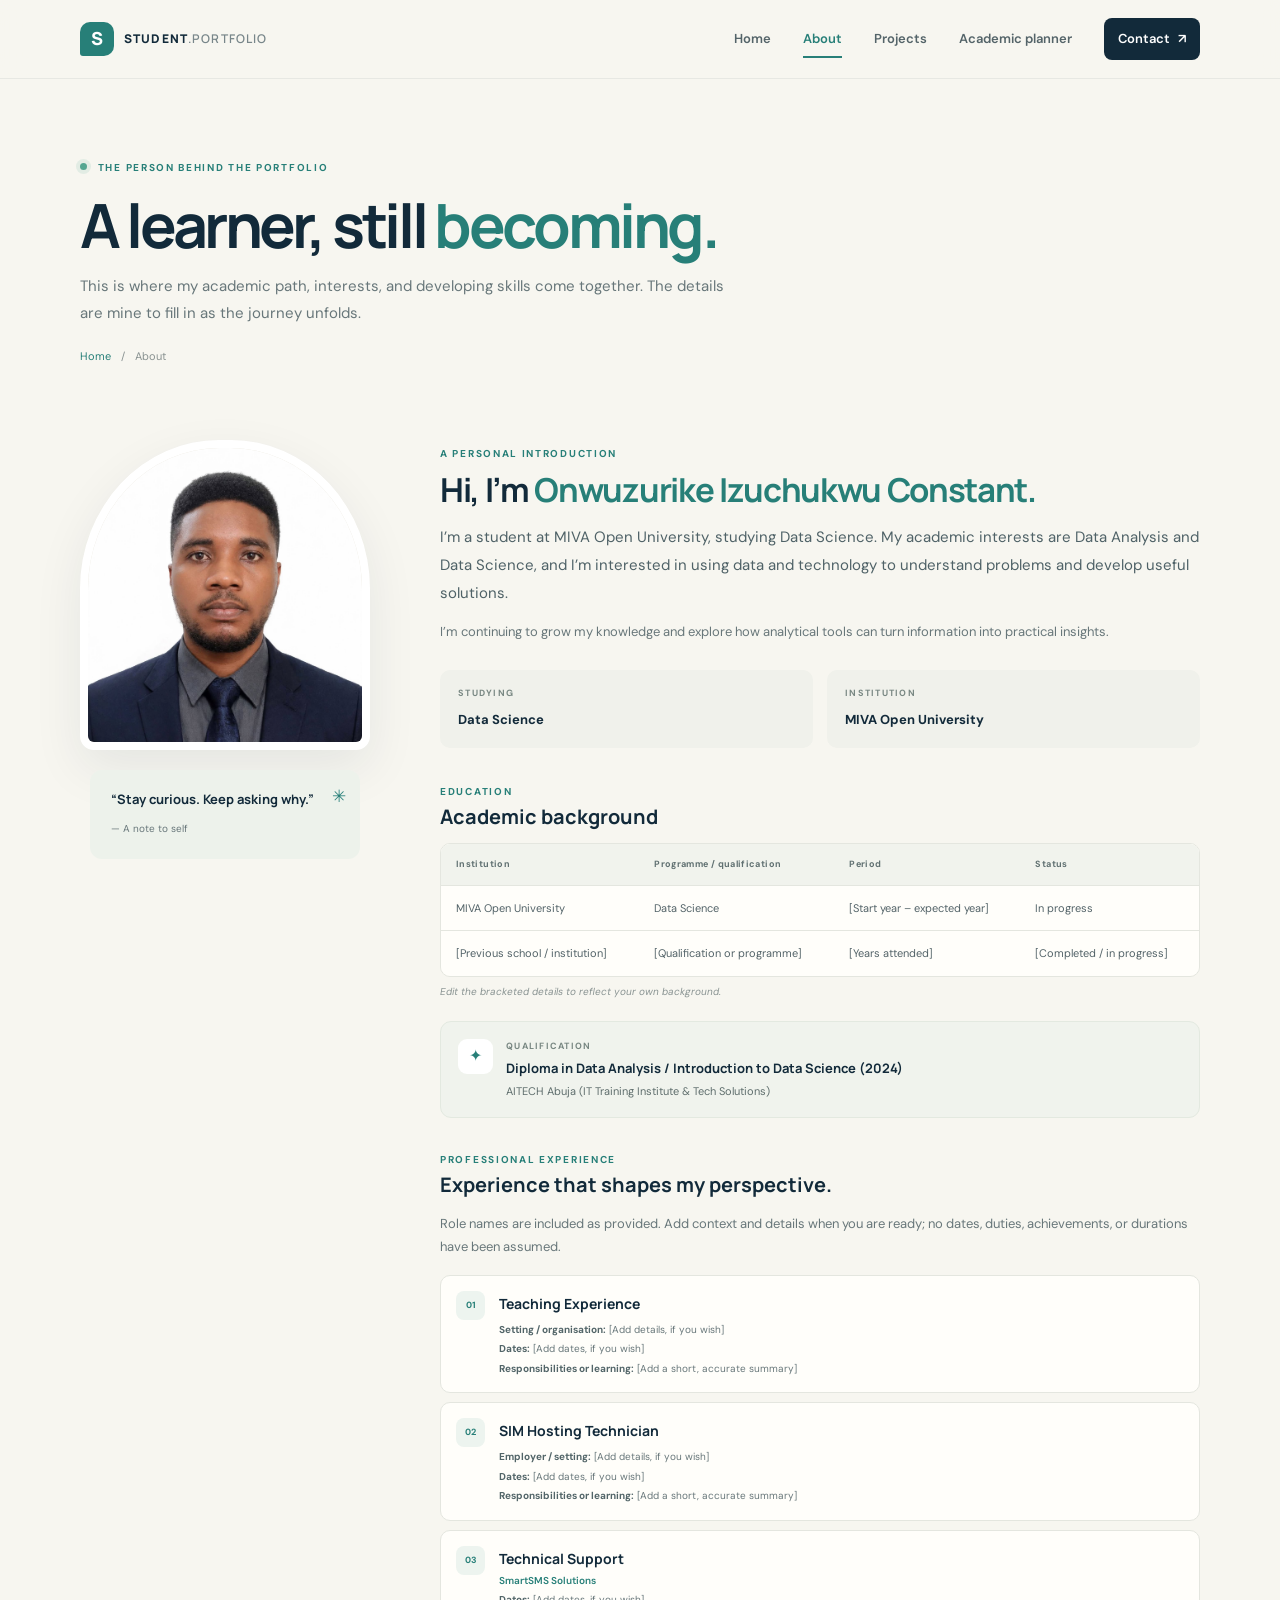
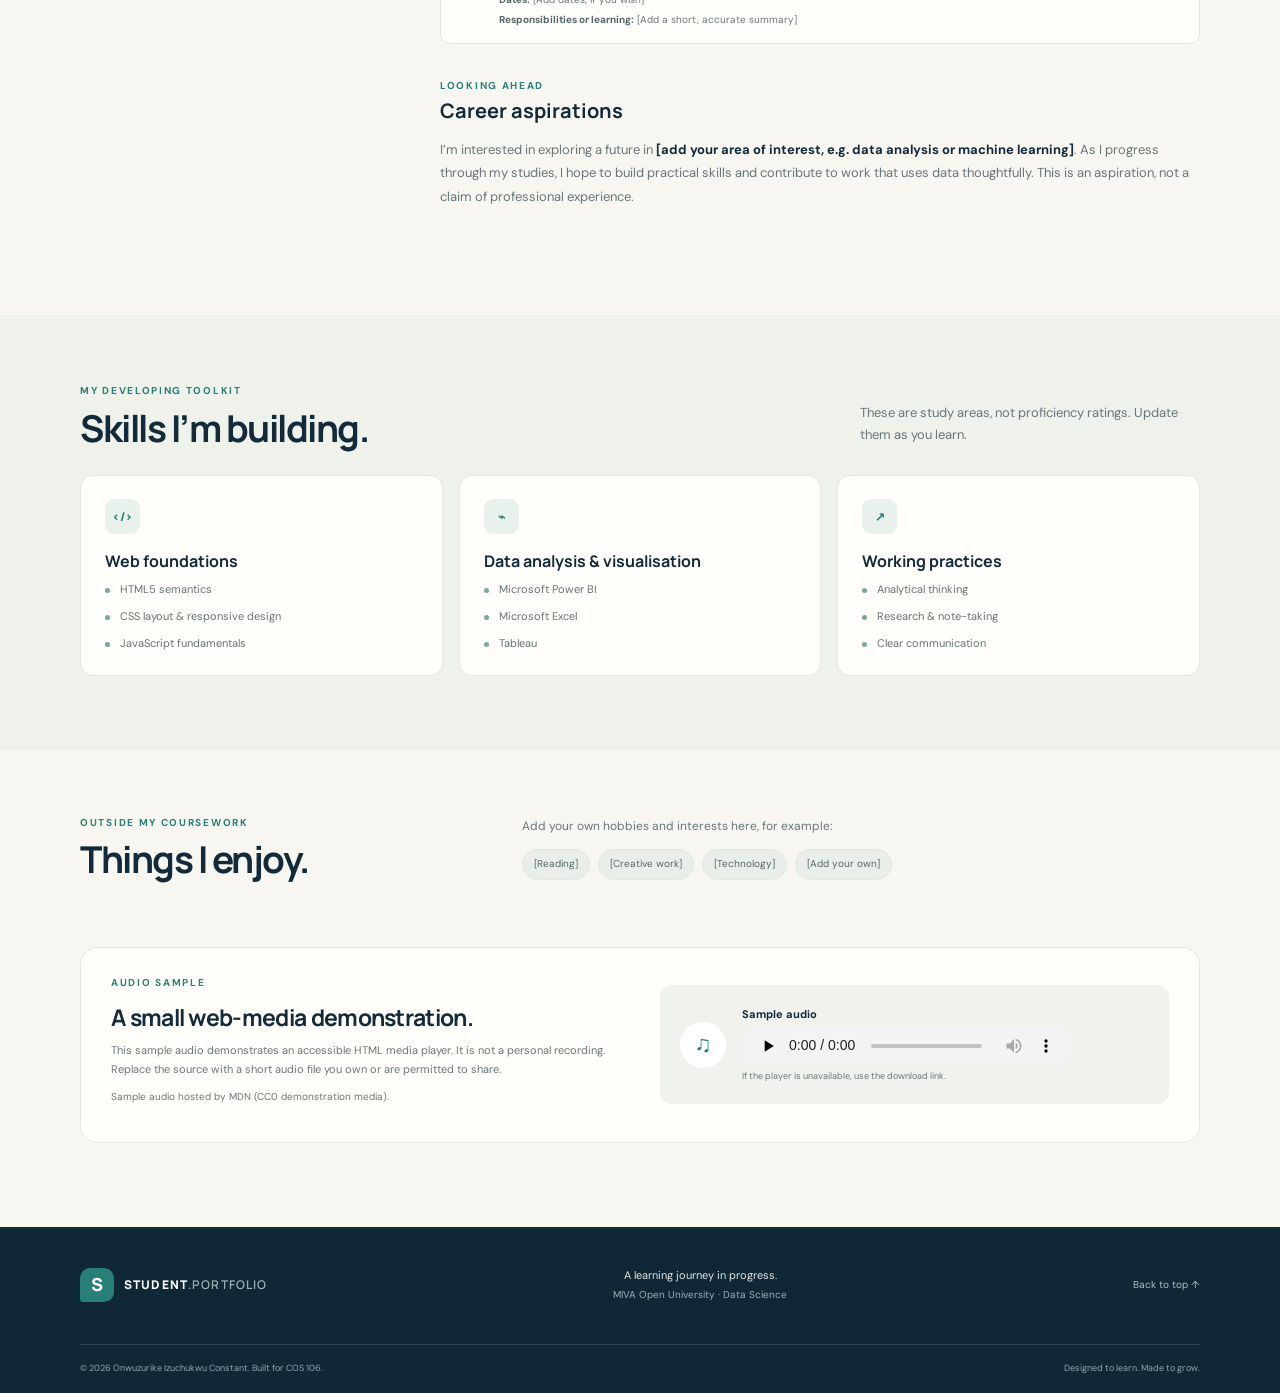
==== about.html @ be6dac6a "Initial portfolio website" ====
<!doctype html>
<html lang="en">
<head>
  <meta charset="utf-8"><meta name="viewport" content="width=device-width, initial-scale=1"><meta name="description" content="Learn about the student, education, interests, and developing skills behind this portfolio."><meta name="theme-color" content="#122a3a">
  <title>About | Student Portfolio</title>
  <link rel="preconnect" href="https://fonts.googleapis.com"><link rel="preconnect" href="https://fonts.gstatic.com" crossorigin><link href="https://fonts.googleapis.com/css2?family=DM+Sans:wght@400;500;600;700&family=Manrope:wght@400;500;600;700;800&display=swap" rel="stylesheet"><link rel="stylesheet" href="css/style.css"><script src="js/main.js" defer></script>
</head>
<body>
  <a class="skip-link" href="#main-content">Skip to content</a>
  <header class="site-header"><div class="container header-inner"><a class="brand" href="index.html" aria-label="Student portfolio home"><span class="brand-mark">S</span><span>STUDENT<span class="brand-muted">.PORTFOLIO</span></span></a><button class="menu-toggle" type="button" aria-expanded="false" aria-controls="primary-navigation"><span class="sr-only">Toggle navigation</span><span></span><span></span></button><nav class="site-nav" id="primary-navigation" aria-label="Main navigation"><a href="index.html">Home</a><a href="about.html" aria-current="page">About</a><a href="projects.html">Projects</a><a href="planner.html">Academic planner</a><a class="nav-contact" href="contact.html">Contact <span aria-hidden="true">↗</span></a></nav></div></header>
  <main id="main-content">
    <section class="page-hero container"><p class="eyebrow"><span class="status-dot"></span> THE PERSON BEHIND THE PORTFOLIO</p><h1>A learner, still <span class="text-teal">becoming.</span></h1><p class="page-lead">This is where my academic path, interests, and developing skills come together. The details are mine to fill in as the journey unfolds.</p><div class="breadcrumb"><a href="index.html">Home</a><span aria-hidden="true">/</span><span>About</span></div></section>
    <section class="container about-layout section">
      <aside class="about-aside"><div class="about-photo"><img src="assets/images/constant-about.jpg" alt="Portrait photograph of Onwuzurike Izuchukwu Constant for the About page."></div><div class="aside-note"><span class="aside-star" aria-hidden="true">✳</span><p>“Stay curious. Keep asking why.”</p><span>— A note to self</span></div></aside>
      <div class="about-content"><p class="eyebrow">A PERSONAL INTRODUCTION</p><h2>Hi, I’m <span class="text-teal">Onwuzurike Izuchukwu Constant.</span></h2><p class="body-large">I’m a student at MIVA Open University, studying Data Science. My academic interests are Data Analysis and Data Science, and I’m interested in using data and technology to understand problems and develop useful solutions.</p><p class="muted-copy">I’m continuing to grow my knowledge and explore how analytical tools can turn information into practical insights.</p>
        <div class="about-facts"><div><span class="fact-label">STUDYING</span><strong>Data Science</strong></div><div><span class="fact-label">INSTITUTION</span><strong>MIVA Open University</strong></div></div>
        <div class="content-block"><p class="eyebrow">EDUCATION</p><h3>Academic background</h3><div class="table-wrap"><table class="academic-table"><caption class="sr-only">Academic background. Replace bracketed items with your details.</caption><thead><tr><th scope="col">Institution</th><th scope="col">Programme / qualification</th><th scope="col">Period</th><th scope="col">Status</th></tr></thead><tbody><tr><td>MIVA Open University</td><td>Data Science</td><td>[Start year – expected year]</td><td>In progress</td></tr><tr><td>[Previous school / institution]</td><td>[Qualification or programme]</td><td>[Years attended]</td><td>[Completed / in progress]</td></tr></tbody></table></div><p class="table-hint">Edit the bracketed details to reflect your own background.</p>
          <div class="certification-card"><span class="certification-mark" aria-hidden="true">✦</span><div><p class="fact-label">QUALIFICATION</p><h4>Diploma in Data Analysis / Introduction to Data Science (2024)</h4><p>AITECH Abuja (IT Training Institute &amp; Tech Solutions)</p></div></div>
        </div>
        <div class="content-block experience-block"><p class="eyebrow">PROFESSIONAL EXPERIENCE</p><h3>Experience that shapes my perspective.</h3><p class="muted-copy">Role names are included as provided. Add context and details when you are ready; no dates, duties, achievements, or durations have been assumed.</p><div class="experience-list">
          <article class="experience-card"><span class="experience-index">01</span><div><h4>Teaching Experience</h4><p><strong>Setting / organisation:</strong> [Add details, if you wish]</p><p><strong>Dates:</strong> [Add dates, if you wish]</p><p><strong>Responsibilities or learning:</strong> [Add a short, accurate summary]</p></div></article>
          <article class="experience-card"><span class="experience-index">02</span><div><h4>SIM Hosting Technician</h4><p><strong>Employer / setting:</strong> [Add details, if you wish]</p><p><strong>Dates:</strong> [Add dates, if you wish]</p><p><strong>Responsibilities or learning:</strong> [Add a short, accurate summary]</p></div></article>
          <article class="experience-card"><span class="experience-index">03</span><div><h4>Technical Support</h4><p class="experience-employer">SmartSMS Solutions</p><p><strong>Dates:</strong> [Add dates, if you wish]</p><p><strong>Responsibilities or learning:</strong> [Add a short, accurate summary]</p></div></article>
        </div></div>
        <div class="content-block aspirations-block"><p class="eyebrow">LOOKING AHEAD</p><h3>Career aspirations</h3><p class="muted-copy">I’m interested in exploring a future in <strong>[add your area of interest, e.g. data analysis or machine learning]</strong>. As I progress through my studies, I hope to build practical skills and contribute to work that uses data thoughtfully. This is an aspiration, not a claim of professional experience.</p></div>
      </div>
    </section>
    <section class="skills-section"><div class="container"><div class="section-heading"><div><p class="eyebrow">MY DEVELOPING TOOLKIT</p><h2>Skills I’m building.</h2></div><p>These are study areas, not proficiency ratings. Update them as you learn.</p></div><div class="skills-grid">
      <article class="skill-card"><span class="skill-symbol" aria-hidden="true">&lt;/&gt;</span><h3>Web foundations</h3><ul><li>HTML5 semantics</li><li>CSS layout &amp; responsive design</li><li>JavaScript fundamentals</li></ul></article>
      <article class="skill-card"><span class="skill-symbol" aria-hidden="true">⌁</span><h3>Data analysis &amp; visualisation</h3><ul><li>Microsoft Power BI</li><li>Microsoft Excel</li><li>Tableau</li></ul></article>
      <article class="skill-card"><span class="skill-symbol" aria-hidden="true">↗</span><h3>Working practices</h3><ul><li>Analytical thinking</li><li>Research &amp; note-taking</li><li>Clear communication</li></ul></article>
    </div></div></section>
    <section class="container interests-strip"><div><p class="eyebrow">OUTSIDE MY COURSEWORK</p><h2>Things I enjoy.</h2></div><div><p>Add your own hobbies and interests here, for example:</p><ul class="hobby-list"><li>[Reading]</li><li>[Creative work]</li><li>[Technology]</li><li>[Add your own]</li></ul></div></section>
    <section class="container media-section"><div class="media-copy"><p class="eyebrow">AUDIO SAMPLE</p><h2>A small web-media demonstration.</h2><p>This sample audio demonstrates an accessible HTML media player. It is not a personal recording. Replace the source with a short audio file you own or are permitted to share.</p><p class="media-credit">Sample audio hosted by MDN (CC0 demonstration media).</p></div><div class="audio-panel"><span class="audio-icon" aria-hidden="true">♫</span><div><label for="sample-audio">Sample audio</label><audio id="sample-audio" controls preload="none"><source src="https://interactive-examples.mdn.mozilla.net/media/cc0-audio/t-rex-roar.mp3" type="audio/mpeg"><a href="https://interactive-examples.mdn.mozilla.net/media/cc0-audio/t-rex-roar.mp3">Download the sample audio</a></audio><p>If the player is unavailable, use the download link.</p></div></div></section>
  </main>
  <footer class="site-footer"><div class="container footer-main"><a class="brand brand-footer" href="index.html"><span class="brand-mark">S</span><span>STUDENT<span class="brand-muted">.PORTFOLIO</span></span></a><p>A learning journey in progress.<br><span>MIVA Open University · Data Science</span></p><a class="footer-top" href="#main-content">Back to top ↑</a></div><div class="container footer-bottom"><span>© <span data-current-year></span> Onwuzurike Izuchukwu Constant. Built for COS 106.</span><span>Designed to learn. Made to grow.</span></div></footer>
</body>
</html>
---- css/style.css ----
:root {
  color-scheme: light;
  --navy: #122a3a;
  --navy-soft: #1c3b4b;
  --teal: #277f78;
  --teal-light: #dcece6;
  --cream: #f7f6f0;
  --paper: #fffefa;
  --ink: #1d3039;
  --muted: #68777a;
  --line: #e4e6df;
  --sand: #eee8d8;
  --shadow: 0 18px 50px rgb(18 42 58 / 8%);
  --radius: 18px;
  --font-body: "DM Sans", "Segoe UI", sans-serif;
  --font-heading: "Manrope", "Segoe UI", sans-serif;
}

* { box-sizing: border-box; }
html { scroll-behavior: smooth; scroll-padding-top: 6rem; }
body { margin: 0; background: var(--cream); color: var(--ink); font-family: var(--font-body); font-size: 16px; line-height: 1.65; -webkit-font-smoothing: antialiased; }
img { display: block; max-width: 100%; }
a { color: inherit; }
button, input, textarea { font: inherit; }
button { color: inherit; }
::selection { color: white; background: var(--teal); }
:focus-visible { outline: 3px solid #45a89d; outline-offset: 4px; }
.container { width: min(1120px, calc(100% - 48px)); margin-inline: auto; }
.sr-only { position: absolute; width: 1px; height: 1px; padding: 0; margin: -1px; overflow: hidden; clip: rect(0, 0, 0, 0); white-space: nowrap; border: 0; }
.skip-link { position: absolute; z-index: 20; top: 10px; left: 10px; padding: 10px 15px; color: white; background: var(--navy); border-radius: 6px; transform: translateY(-160%); }
.skip-link:focus { transform: translateY(0); }

.site-header { position: sticky; z-index: 10; top: 0; background: rgb(247 246 240 / 94%); border-bottom: 1px solid rgb(18 42 58 / 7%); backdrop-filter: blur(14px); }
.header-inner { display: flex; min-height: 78px; align-items: center; justify-content: space-between; gap: 30px; }
.brand { display: inline-flex; align-items: center; gap: 10px; color: var(--navy); font-family: var(--font-heading); font-size: 12px; font-weight: 800; letter-spacing: .095em; text-decoration: none; white-space: nowrap; }
.brand-mark { display: grid; width: 34px; height: 34px; place-items: center; color: white; background: var(--teal); border-radius: 10px 10px 10px 3px; font-size: 18px; letter-spacing: 0; }
.brand-muted { color: #78868a; font-weight: 600; }
.site-nav { display: flex; align-items: center; gap: clamp(17px, 2.5vw, 35px); }
.site-nav a { position: relative; color: #546469; font-size: 13px; font-weight: 600; text-decoration: none; transition: color .2s ease; }
.site-nav a:hover, .site-nav a[aria-current="page"] { color: var(--teal); }
.site-nav a[aria-current="page"]:not(.nav-contact)::after { position: absolute; right: 0; bottom: -8px; left: 0; height: 2px; background: var(--teal); content: ""; }
.site-nav .nav-contact { padding: 10px 14px; color: white; background: var(--navy); border-radius: 8px; transition: background .2s ease, transform .2s ease; }
.site-nav .nav-contact:hover { color: white; background: var(--teal); transform: translateY(-1px); }
.nav-contact span { margin-left: 5px; }
.menu-toggle { display: none; }

.hero { display: grid; min-height: 630px; grid-template-columns: 1.12fr .88fr; align-items: center; gap: 48px; padding-block: 70px 82px; }
.hero-copy { position: relative; z-index: 1; }
.eyebrow { margin: 0 0 14px; color: var(--teal); font-size: 10px; font-weight: 700; letter-spacing: .17em; line-height: 1.5; }
.status-dot { display: inline-block; width: 7px; height: 7px; margin-right: 7px; background: #54a691; border-radius: 50%; box-shadow: 0 0 0 4px rgb(84 166 145 / 13%); vertical-align: 1px; }
h1, h2, h3, p { margin-top: 0; }
h1, h2, h3 { color: var(--navy); font-family: var(--font-heading); line-height: 1.17; }
h1 { margin-bottom: 21px; font-size: clamp(42px, 5.7vw, 70px); font-weight: 700; letter-spacing: -.055em; }
.text-teal { color: var(--teal); }
.hero-lead { max-width: 535px; margin-bottom: 29px; color: #58696d; font-size: 17px; line-height: 1.8; }
.hero-lead strong { color: var(--navy); font-weight: 700; }
.hero-actions { display: flex; flex-wrap: wrap; align-items: center; gap: 12px; }
.button { display: inline-flex; min-height: 48px; align-items: center; justify-content: center; gap: 17px; padding: 12px 19px; border: 1px solid transparent; border-radius: 8px; cursor: pointer; font-size: 13px; font-weight: 700; text-decoration: none; transition: color .2s ease, background .2s ease, border-color .2s ease, transform .2s ease, box-shadow .2s ease; }
.button:hover { transform: translateY(-2px); }
.button-primary { color: white; background: var(--teal); box-shadow: 0 7px 17px rgb(39 127 120 / 15%); }
.button-primary:hover { background: #1e6863; box-shadow: 0 10px 23px rgb(39 127 120 / 22%); }
.button-quiet { color: var(--navy); background: transparent; border-color: #dfe3dd; }
.button-quiet:hover { border-color: var(--teal); }
.hero-note { display: flex; align-items: center; gap: 10px; margin-top: 45px; color: #748083; font-size: 12px; font-style: italic; }
.note-rule { width: 27px; height: 1px; background: #9ab4ab; }
.portrait-wrap { position: relative; justify-self: end; width: min(100%, 410px); padding: 16px 21px 26px 0; }
.portrait-frame { position: relative; z-index: 1; overflow: hidden; height: 444px; border: 9px solid var(--paper); border-radius: 47% 47% 16px 16px; box-shadow: var(--shadow); }
.portrait-frame img { width: 100%; height: 100%; object-fit: cover; object-position: center 37%; }
.portrait-label { position: absolute; z-index: 2; right: -2px; bottom: 8px; display: flex; align-items: center; gap: 11px; padding: 14px 19px; background: var(--paper); border: 1px solid #ecece5; border-radius: 12px; box-shadow: 0 9px 28px rgb(18 42 58 / 11%); }
.portrait-label-icon { display: grid; width: 35px; height: 35px; place-items: center; color: var(--teal); background: var(--teal-light); border-radius: 50%; font-size: 18px; }
.portrait-label strong, .portrait-label small { display: block; }
.portrait-label strong { color: var(--navy); font-size: 12px; }
.portrait-label small { color: var(--muted); font-size: 10px; }
.portrait-orbit { position: absolute; border: 1px solid #c8d9d1; border-radius: 50%; }
.orbit-one { top: 0; right: -22px; width: 175px; height: 175px; }
.orbit-two { bottom: 18px; left: -24px; width: 105px; height: 105px; }

.intro-band { padding-block: 73px; color: white; background: var(--navy); }
.intro-grid { display: grid; grid-template-columns: 1fr .8fr; align-items: center; gap: 90px; }
.eyebrow-light { color: #90c6b7; }
.intro-grid h2 { max-width: 520px; margin-bottom: 0; color: white; font-size: clamp(30px, 4vw, 43px); letter-spacing: -.04em; }
.intro-grid h2 span { color: #8bc6b6; }
.intro-copy p { margin-bottom: 17px; color: #c3ced0; font-size: 14px; line-height: 1.85; }
.text-link { display: inline-flex; align-items: center; gap: 9px; color: var(--teal); font-size: 13px; font-weight: 700; text-decoration: none; }
.text-link span, .feature-arrow { transition: transform .2s ease; }
.text-link:hover span, .feature-link:hover .feature-arrow { transform: translateX(4px); }
.text-link-light { color: #9bd3c2; }

.section { padding-block: 87px; }
.section-heading { display: flex; align-items: end; justify-content: space-between; gap: 35px; margin-bottom: 32px; }
.section-heading .eyebrow { margin-bottom: 9px; }
.section-heading h2, .feature-row h2, .interests-strip h2 { margin-bottom: 0; font-size: clamp(27px, 3.2vw, 37px); letter-spacing: -.04em; }
.section-heading > p { max-width: 340px; margin-bottom: 3px; color: var(--muted); font-size: 13px; line-height: 1.75; }
.interest-grid { display: grid; grid-template-columns: repeat(3, 1fr); gap: 17px; }
.interest-card { position: relative; min-height: 236px; padding: 27px 25px; background: var(--paper); border: 1px solid #ebede7; border-radius: var(--radius); transition: transform .25s ease, box-shadow .25s ease, border-color .25s ease; }
.interest-card:hover { border-color: #c6ded4; box-shadow: var(--shadow); transform: translateY(-4px); }
.card-index { position: absolute; top: 28px; right: 24px; color: #a4afaa; font-size: 10px; font-weight: 700; letter-spacing: .1em; }
.interest-icon { display: grid; width: 42px; height: 42px; margin-bottom: 24px; place-items: center; color: var(--teal); background: #edf4ef; border-radius: 12px; font-size: 25px; }
.interest-card h3, .skill-card h3 { margin-bottom: 9px; font-size: 16px; }
.interest-card p { margin-bottom: 0; color: var(--muted); font-size: 12px; line-height: 1.8; }
.feature-row { display: grid; grid-template-columns: .9fr 1.1fr; align-items: center; gap: 75px; padding-block: 25px 94px; }
.feature-row .eyebrow { margin-bottom: 10px; }
.feature-row h2 { max-width: 360px; margin-bottom: 15px; }
.muted-copy { color: var(--muted); font-size: 13px; line-height: 1.8; }
.feature-links { display: grid; gap: 11px; }
.feature-link { display: flex; align-items: center; gap: 15px; padding: 16px 19px; background: var(--paper); border: 1px solid #e8ebe4; border-radius: 12px; text-decoration: none; transition: border-color .2s ease, transform .2s ease; }
.feature-link:hover { border-color: #bdd9cd; transform: translateX(3px); }
.feature-link-icon { display: grid; width: 38px; height: 38px; flex: 0 0 auto; place-items: center; color: var(--teal); background: #edf4ef; border-radius: 10px; }
.feature-link strong, .feature-link small { display: block; }
.feature-link strong { color: var(--navy); font-size: 12px; }
.feature-link small { margin-top: 2px; color: var(--muted); font-size: 10px; }
.feature-arrow { margin-left: auto; color: var(--teal); }
.home-contact-details { display: grid; justify-items: start; gap: 5px; margin-top: 18px; color: var(--muted); font-size: 11px; font-style: normal; }
.home-contact-details a { color: #53686a; text-decoration-color: #b8c8c0; text-underline-offset: 3px; overflow-wrap: anywhere; transition: color .2s ease; }
.home-contact-details a:hover { color: var(--teal); }
.home-contact-details a span { color: var(--teal); }

.page-hero { position: relative; padding-top: 81px; padding-bottom: 38px; }
.page-hero h1 { margin-bottom: 13px; font-size: clamp(42px, 5.5vw, 61px); }
.page-lead { max-width: 650px; margin-bottom: 20px; color: var(--muted); font-size: 15px; line-height: 1.8; }
.breadcrumb { display: flex; gap: 10px; color: #899291; font-size: 11px; }
.breadcrumb a { color: var(--teal); text-decoration: none; }
.breadcrumb a:hover { text-decoration: underline; }

.about-layout { display: grid; grid-template-columns: 290px 1fr; align-items: start; gap: 70px; padding-top: 36px; }
.about-aside { position: sticky; top: 110px; }
.about-photo { overflow: hidden; height: 310px; background: #e9e5d9; border: 8px solid white; border-radius: 48% 48% 14px 14px; box-shadow: var(--shadow); }
.about-photo img { width: 100%; height: 100%; object-fit: cover; object-position: center 35%; }
.aside-note { position: relative; margin: 20px 10px 0; padding: 19px 21px; background: #edf2eb; border-radius: 12px; }
.aside-star { position: absolute; top: 12px; right: 14px; color: var(--teal); font-size: 17px; }
.aside-note p { margin-bottom: 4px; color: var(--navy); font-family: var(--font-heading); font-size: 13px; font-weight: 700; }
.aside-note > span:last-child { color: var(--muted); font-size: 10px; }
.about-content { min-width: 0; padding-top: 6px; }
.about-content > .eyebrow { margin-bottom: 10px; }
.about-content h2 { margin-bottom: 15px; font-size: 33px; letter-spacing: -.04em; }
.body-large { margin-bottom: 13px; color: #4f6267; font-size: 15px; line-height: 1.85; }
.about-facts { display: grid; grid-template-columns: 1fr 1fr; gap: 14px; margin: 26px 0 36px; }
.about-facts > div { padding: 16px 18px; background: #f0f1eb; border-radius: 10px; }
.fact-label { display: block; margin-bottom: 5px; color: #788782; font-size: 9px; font-weight: 700; letter-spacing: .14em; }
.about-facts strong { color: var(--navy); font-size: 13px; }
.content-block { margin-top: 34px; }
.content-block .eyebrow { margin-bottom: 6px; }
.content-block h3 { margin-bottom: 15px; font-size: 20px; }
.table-wrap { overflow-x: auto; border: 1px solid var(--line); border-radius: 10px; }
.academic-table { width: 100%; border-collapse: collapse; background: var(--paper); font-size: 11px; text-align: left; }
.academic-table th, .academic-table td { min-width: 110px; padding: 13px 15px; border-bottom: 1px solid var(--line); vertical-align: top; }
.academic-table th { color: #607071; background: #f1f3ed; font-size: 9px; letter-spacing: .04em; }
.academic-table td { color: #536368; }
.academic-table tr:last-child td { border-bottom: 0; }
.table-hint { margin: 7px 0 0; color: #899392; font-size: 10px; font-style: italic; }
.certification-card { display: flex; align-items: flex-start; gap: 13px; margin-top: 21px; padding: 17px; background: #f0f3ed; border: 1px solid #e3e9e0; border-radius: 11px; }
.certification-mark { display: grid; width: 35px; height: 35px; flex: 0 0 auto; place-items: center; color: var(--teal); background: white; border-radius: 9px; }
.certification-card .fact-label { margin-bottom: 4px; }
.certification-card h4 { margin: 0 0 3px; color: var(--navy); font-family: var(--font-heading); font-size: 13px; }
.certification-card p:not(.fact-label) { margin: 0; color: #5e6d6c; font-size: 11px; }
.certification-card .table-hint { display: block; margin-top: 5px; }
.experience-block > .muted-copy { margin-bottom: 16px; }
.experience-list { display: grid; gap: 9px; }
.experience-card { display: grid; grid-template-columns: 31px 1fr; gap: 12px; padding: 15px; background: var(--paper); border: 1px solid var(--line); border-radius: 10px; }
.experience-index { display: grid; width: 29px; height: 29px; place-items: center; color: var(--teal); background: #edf4ef; border-radius: 8px; font-size: 9px; font-weight: 700; }
.experience-card h4 { margin: 1px 0 7px; color: var(--navy); font-family: var(--font-heading); font-size: 14px; }
.experience-card p { margin: 3px 0 0; color: var(--muted); font-size: 10px; line-height: 1.65; }
.experience-card p strong { color: #526568; }
.experience-card .experience-employer { margin-top: -4px; color: var(--teal); font-weight: 600; }
.aspirations-block { margin-bottom: 20px; }
.aspirations-block strong { color: var(--navy); }
.skills-section { padding-block: 68px 74px; background: #eff1eb; }
.skills-section .section-heading { margin-bottom: 25px; }
.skills-grid { display: grid; grid-template-columns: repeat(3, 1fr); gap: 16px; }
.skill-card { padding: 23px 24px; background: var(--paper); border: 1px solid #e4e8df; border-radius: 13px; }
.skill-symbol { display: grid; width: 35px; height: 35px; margin-bottom: 18px; place-items: center; color: var(--teal); background: #e8f1eb; border-radius: 9px; font-family: var(--font-heading); font-size: 12px; font-weight: 800; }
.skill-card ul { display: grid; gap: 9px; margin: 0; padding: 0; list-style: none; }
.skill-card li { position: relative; padding-left: 15px; color: #647276; font-size: 11px; }
.skill-card li::before { position: absolute; top: 8px; left: 0; width: 5px; height: 5px; background: #76a99b; border-radius: 50%; content: ""; }
.skill-note { color: #8c9693; font-size: 10px; }
.interests-strip { display: grid; grid-template-columns: .75fr 1.25fr; align-items: center; gap: 35px; padding-block: 65px; }
.interests-strip .eyebrow { margin-bottom: 8px; }
.interests-strip > div:nth-child(2) > p { margin-bottom: 12px; color: var(--muted); font-size: 12px; }
.hobby-list { display: flex; flex-wrap: wrap; gap: 8px; margin: 0; padding: 0; list-style: none; }
.hobby-list li { padding: 6px 11px; color: #53686a; background: #e9eee8; border: 1px solid #e1e8df; border-radius: 30px; font-size: 10px; }
.media-section { display: grid; grid-template-columns: 1fr 1fr; align-items: center; gap: 40px; margin-bottom: 84px; padding: 27px 30px; background: #fffefa; border: 1px solid var(--line); border-radius: var(--radius); }
.media-copy h2 { margin-bottom: 10px; font-size: 23px; letter-spacing: -.03em; }
.media-copy > p:not(.eyebrow) { margin-bottom: 9px; color: var(--muted); font-size: 11px; line-height: 1.75; }
.media-copy .media-credit { font-size: 10px !important; }
.audio-panel { display: flex; align-items: center; gap: 16px; min-width: 0; padding: 20px; background: #f0f3ed; border-radius: 12px; }
.audio-icon { display: grid; width: 46px; height: 46px; flex: 0 0 auto; place-items: center; color: var(--teal); background: white; border-radius: 50%; font-size: 23px; }
.audio-panel > div { min-width: 0; width: 100%; }
.audio-panel label { display: block; margin-bottom: 5px; color: var(--navy); font-size: 11px; font-weight: 700; }
.audio-panel audio { display: block; width: 100%; max-width: 330px; height: 36px; }
.audio-panel p { margin: 5px 0 0; color: var(--muted); font-size: 9px; }

.project-section { padding-top: 19px; padding-bottom: 89px; }
.actual-work-section { margin-bottom: 62px; }
.actual-work-heading, .sample-work-heading { display: flex; align-items: flex-start; justify-content: space-between; gap: 20px; margin-bottom: 21px; }
.actual-work-heading h2, .sample-work-heading h2 { margin: 0 0 8px; font-size: clamp(23px, 3vw, 31px); letter-spacing: -.04em; }
.actual-work-heading p:not(.eyebrow), .sample-work-heading p:not(.eyebrow) { max-width: 650px; margin: 0; color: var(--muted); font-size: 12px; line-height: 1.75; }
.actual-work-heading .eyebrow, .sample-work-heading .eyebrow { margin-bottom: 7px; }
.work-status { flex: 0 0 auto; margin-top: 7px; padding: 7px 10px; color: #64746f; background: #edf2eb; border: 1px solid #e0e8df; border-radius: 30px; font-size: 8px; font-weight: 700; letter-spacing: .1em; }
.actual-project-card { overflow: hidden; }
.project-placeholder-art { display: grid; min-height: 180px; aspect-ratio: 1.5; align-content: center; justify-items: center; gap: 7px; color: #69847e; background: #e9f0ec; }
.project-placeholder-art > span { display: grid; width: 42px; height: 42px; place-items: center; color: var(--teal); background: rgb(255 254 250 / 75%); border: 1px dashed #9bb9ad; border-radius: 50%; font-family: var(--font-heading); font-size: 12px; font-weight: 700; }
.project-placeholder-art small { font-size: 9px; }
.project-placeholder-sand { color: #8b785e; background: #eee9dc; }
.project-placeholder-sand > span { color: #8b785e; border-color: #cbb99c; }
.project-placeholder-lilac { color: #766d87; background: #e9e8ef; }
.project-placeholder-lilac > span { color: #766d87; border-color: #b7aec7; }
.actual-project-card .project-body { padding-bottom: 18px; }
.actual-project-card .project-body h3 { margin: 0 0 9px; font-size: 17px; letter-spacing: -.03em; overflow-wrap: anywhere; }
.actual-project-card .project-body > p:not(.project-type) { min-height: 0; margin-bottom: 10px; font-size: 10px; }
.actual-project-card .project-body > p strong { color: var(--navy); }
.project-placeholder-details { display: grid; gap: 7px; margin: 12px 0; padding: 11px 0 0; border-top: 1px solid #eceee8; }
.project-placeholder-details > div { display: grid; grid-template-columns: 61px 1fr; gap: 7px; }
.project-placeholder-details dt { color: #62726e; font-size: 9px; font-weight: 700; }
.project-placeholder-details dd { margin: 0; color: #75827f; font-size: 9px; line-height: 1.55; overflow-wrap: anywhere; }
.actual-project-card .project-body > .placeholder-note { margin: 11px 0 0; padding-top: 9px; color: #85908c; border-top: 1px solid #eceee8; font-size: 9px; font-style: italic; }
.sample-work-section { padding-top: 31px; border-top: 1px solid #e2e6df; }
.sample-work-heading { margin-bottom: 17px; }
.notice-banner { display: flex; align-items: flex-start; gap: 12px; margin-bottom: 25px; padding: 14px 17px; background: #edf3ee; border: 1px solid #dfeae1; border-radius: 10px; }
.notice-icon { display: grid; width: 21px; height: 21px; flex: 0 0 auto; place-items: center; color: var(--teal); border: 1px solid #8db4a6; border-radius: 50%; font-size: 11px; font-weight: 700; }
.notice-banner p { margin: 0; color: #62706c; font-size: 11px; line-height: 1.7; }
.notice-banner strong { color: var(--navy); }
.project-grid { display: grid; grid-template-columns: repeat(3, 1fr); gap: 18px; }
.project-card { overflow: hidden; background: var(--paper); border: 1px solid #e6e8e2; border-radius: 14px; box-shadow: 0 5px 18px rgb(18 42 58 / 3%); transition: box-shadow .25s ease, transform .25s ease; }
.project-card:hover { box-shadow: var(--shadow); transform: translateY(-4px); }
.project-art { position: relative; display: block; overflow: hidden; aspect-ratio: 1.5; background: #e9f0ec; }
.project-art img { width: 100%; height: 100%; object-fit: cover; transition: transform .4s ease; }
.project-card:hover .project-art img { transform: scale(1.035); }
.project-art-sand { background: #eee9dc; }
.project-art-lilac { background: #e9e8ef; }
.project-number { position: absolute; right: 12px; bottom: 11px; padding: 5px 8px; color: var(--navy); background: rgb(255 254 250 / 90%); border-radius: 5px; font-size: 8px; font-weight: 700; letter-spacing: .09em; }
.project-body { padding: 19px 19px 21px; }
.project-type { margin-bottom: 7px; color: var(--teal); font-size: 9px; font-weight: 700; letter-spacing: .13em; }
.project-body h2 { margin-bottom: 10px; font-size: 18px; letter-spacing: -.035em; }
.project-body > p:not(.project-type) { min-height: 92px; margin-bottom: 15px; color: var(--muted); font-size: 11px; line-height: 1.75; }
.tag-list { display: flex; flex-wrap: wrap; gap: 6px; margin: 0 0 15px; padding: 0; list-style: none; }
.tag-list li { padding: 4px 8px; color: #5f706e; background: #eff2ed; border-radius: 5px; font-size: 9px; }
.project-details { border-top: 1px solid #eceee8; }
.project-details summary { display: flex; justify-content: space-between; gap: 8px; padding-top: 13px; color: var(--teal); cursor: pointer; font-size: 11px; font-weight: 700; list-style: none; }
.project-details summary::-webkit-details-marker { display: none; }
.project-details summary span { transition: transform .2s ease; }
.project-details[open] summary span { transform: rotate(45deg); }
.project-details > div { padding-top: 11px; }
.project-details > div p { margin-bottom: 8px; color: var(--muted); font-size: 10px; line-height: 1.7; }
.project-details strong { color: var(--navy); }
.projects-cta { display: flex; align-items: center; justify-content: space-between; gap: 25px; margin-top: 53px; padding: 27px 30px; background: #edf1ea; border-radius: 14px; }
.projects-cta .eyebrow { margin-bottom: 6px; }
.projects-cta h2 { margin-bottom: 0; font-size: 22px; }

.planner-hero { padding-bottom: 32px; }
.planner-shell { padding-bottom: 91px; }
.planner-stats { display: grid; grid-template-columns: repeat(3, 1fr); gap: 14px; margin-bottom: 18px; }
.stat-card { display: grid; grid-template-columns: 1fr auto; align-items: center; padding: 17px 20px; background: var(--paper); border: 1px solid #e6e8e1; border-radius: 12px; }
.stat-label { grid-column: 1; color: #778381; font-size: 9px; font-weight: 700; letter-spacing: .14em; }
.stat-card strong { grid-column: 2; grid-row: 1 / span 2; color: var(--navy); font-family: var(--font-heading); font-size: 29px; line-height: 1; }
.stat-card > span:last-child { grid-column: 1; color: var(--muted); font-size: 10px; }
.stat-card-complete strong { color: var(--teal); }
.planner-layout { display: grid; grid-template-columns: .78fr 1.22fr; align-items: start; gap: 17px; }
.task-form-card, .task-list-card { min-width: 0; padding: 25px; background: var(--paper); border: 1px solid #e6e8e1; border-radius: 14px; }
.task-form-card h2, .task-list-head h2, .contact-form-panel h2 { margin-bottom: 8px; font-size: 22px; letter-spacing: -.035em; }
.task-form-card > .muted-copy, .contact-form-panel > .muted-copy { margin-bottom: 22px; font-size: 11px; }
.field { margin-bottom: 15px; }
.field label { display: block; margin-bottom: 6px; color: #33484d; font-size: 11px; font-weight: 700; }
.field label > span[aria-hidden="true"] { color: var(--teal); }
.optional-label { color: #89928f; font-size: 10px; font-weight: 400; }
.field input, .field textarea { display: block; width: 100%; min-height: 43px; padding: 10px 12px; color: var(--ink); background: #fff; border: 1px solid #dce1dc; border-radius: 7px; outline: none; font-size: 12px; transition: border-color .2s ease, box-shadow .2s ease; }
.field textarea { min-height: 93px; resize: vertical; }
.field input::placeholder, .field textarea::placeholder { color: #a0aaa6; }
.field input:focus, .field textarea:focus { border-color: var(--teal); box-shadow: 0 0 0 3px rgb(39 127 120 / 11%); }
.field [aria-invalid="true"] { border-color: #b94a48; }
.field-error { display: block; min-height: 0; margin-top: 4px; color: #a03d3b; font-size: 10px; }
.field-error:not(:empty) { min-height: 15px; }
.button-full { width: 100%; margin-top: 2px; }
.privacy-note { display: flex; align-items: flex-start; gap: 7px; margin: 12px 0 0; color: #7d8985; font-size: 9px; line-height: 1.6; }
.task-list-head { display: flex; align-items: center; justify-content: space-between; gap: 10px; }
.task-list-head .eyebrow { margin-bottom: 7px; }
.task-list-head h2 { margin-bottom: 0; }
.text-button { padding: 5px 0; color: #788682; background: none; border: 0; cursor: pointer; font-size: 10px; text-decoration: underline; text-underline-offset: 3px; }
.text-button:hover { color: var(--teal); }
.task-filters { display: flex; gap: 6px; margin-block: 20px 4px; padding-bottom: 12px; border-bottom: 1px solid #eceee8; }
.filter-button { display: inline-flex; align-items: center; gap: 6px; padding: 7px 10px; color: #6d7a79; background: transparent; border: 1px solid transparent; border-radius: 7px; cursor: pointer; font-size: 10px; font-weight: 600; }
.filter-button span { display: grid; min-width: 18px; height: 18px; padding-inline: 4px; place-items: center; background: #edf0ea; border-radius: 20px; font-size: 9px; }
.filter-button:hover, .filter-button.is-active { color: var(--teal); background: #edf4ef; }
.filter-button.is-active { border-color: #dbe9df; }
.planner-message { min-height: 16px; margin: 7px 0; color: var(--teal); font-size: 10px; }
.task-list { display: grid; gap: 9px; margin: 0; padding: 0; list-style: none; }
.task-item { display: grid; grid-template-columns: 20px 1fr auto; align-items: start; gap: 11px; padding: 13px 12px; background: #fbfbf7; border: 1px solid #e9ece5; border-radius: 9px; animation: task-enter .25s ease both; }
.task-checkbox { width: 17px; height: 17px; margin: 2px 0 0; accent-color: var(--teal); cursor: pointer; }
.task-content { min-width: 0; }
.task-title { display: block; color: var(--navy); cursor: pointer; font-size: 11px; font-weight: 700; overflow-wrap: anywhere; }
.task-due { margin: 3px 0 0; color: #7e8a87; font-size: 9px; }
.task-description { margin: 7px 0 0; color: #667471; font-size: 10px; line-height: 1.6; overflow-wrap: anywhere; }
.task-item.is-complete .task-title { color: #75827f; text-decoration: line-through; }
.task-delete { padding: 4px 6px; color: #8a7772; background: transparent; border: 0; border-radius: 5px; cursor: pointer; font-size: 9px; }
.task-delete:hover { color: #a03d3b; background: #f8ece9; }
.empty-state { padding: 36px 15px 29px; text-align: center; }
.empty-state[hidden] { display: none; }
.empty-icon { display: inline-grid; width: 40px; height: 40px; margin-bottom: 10px; place-items: center; color: var(--teal); background: #edf4ef; border-radius: 50%; }
.empty-state h3 { margin-bottom: 5px; font-size: 15px; }
.empty-state p { margin-bottom: 0; color: var(--muted); font-size: 10px; }
.storage-disclaimer { margin: 15px 0 0; padding-top: 11px; color: #84908c; border-top: 1px solid #eceee8; font-size: 9px; }

.contact-layout { display: grid; grid-template-columns: .85fr 1.15fr; align-items: start; gap: 22px; padding-top: 18px; padding-bottom: 91px; }
.contact-aside { position: relative; overflow: hidden; min-height: 495px; padding: 36px 31px; color: white; background: var(--navy); border-radius: 15px; }
.contact-aside h2 { max-width: 330px; margin-bottom: 15px; color: white; font-size: 30px; letter-spacing: -.04em; }
.contact-aside > p:not(.eyebrow):not(.contact-aside-label):not(.contact-aside-value):not(.contact-aside-foot) { max-width: 340px; color: #bdc9ca; font-size: 12px; line-height: 1.8; }
.contact-aside-divider { width: 100%; height: 1px; margin: 27px 0 20px; background: rgb(255 255 255 / 15%); }
.contact-aside .contact-details-divider { margin-block: 16px 13px; }
.contact-aside-label { margin-bottom: 5px; color: #8bc6b6; font-size: 9px; font-weight: 700; letter-spacing: .16em; }
.contact-aside-value { color: #eef1ed; font-size: 13px; line-height: 1.7; }
.contact-details-list { display: grid; justify-items: start; gap: 6px; color: #e0e8e4; font-size: 11px; font-style: normal; }
.contact-details-list a { max-width: 100%; color: #e0e8e4; text-decoration-color: #759b91; text-underline-offset: 3px; overflow-wrap: anywhere; transition: color .2s ease; }
.contact-details-list a:hover { color: #9bd3c2; }
.contact-details-list a span { margin-left: 3px; color: #9bd3c2; }
.contact-aside-foot { position: absolute; bottom: 21px; left: 31px; max-width: calc(100% - 60px); color: #a7b6b9; font-size: 9px; }
.contact-aside-decoration { position: absolute; right: -27px; bottom: 36px; color: rgb(126 189 172 / 15%); font-size: 153px; line-height: 1; }
.contact-form-panel { padding: 30px; background: var(--paper); border: 1px solid #e6e8e1; border-radius: 15px; }
.contact-form-panel form { margin-top: 20px; }
.contact-form-panel .field { margin-bottom: 13px; }
.contact-form-panel .field textarea { min-height: 108px; }
.form-feedback { min-height: 17px; margin: 11px 0 0; font-size: 10px; }
.form-feedback.is-error { color: #a03d3b; }
.form-feedback.is-success { color: var(--teal); }
.contact-form-panel .privacy-note { display: block; margin-top: 7px; }

.site-footer { color: #d4dddd; background: #102735; }
.footer-main { display: flex; min-height: 117px; align-items: center; justify-content: space-between; gap: 24px; }
.brand-footer { color: white; }
.brand-footer .brand-muted { color: #9fb0b4; }
.footer-main > p { margin: 0; color: #e0e6e3; font-size: 11px; line-height: 1.7; text-align: center; }
.footer-main > p span { color: #9fb0b4; font-size: 10px; }
.footer-top { color: #a9c7bc; font-size: 10px; text-decoration: none; }
.footer-top:hover { color: white; }
.footer-bottom { display: flex; min-height: 49px; align-items: center; justify-content: space-between; gap: 20px; color: #93a6aa; border-top: 1px solid rgb(255 255 255 / 12%); font-size: 9px; }

@keyframes task-enter { from { opacity: 0; transform: translateY(5px); } to { opacity: 1; transform: translateY(0); } }
@keyframes gentle-float { 0%, 100% { transform: translateY(0); } 50% { transform: translateY(-4px); } }
.portrait-label-icon { animation: gentle-float 4s ease-in-out infinite; }

@media (min-width: 1400px) {
  .hero { min-height: 690px; }
}

@media (max-width: 900px) {
  .hero { min-height: 560px; gap: 26px; }
  .portrait-wrap { width: min(100%, 350px); }
  .portrait-frame { height: 390px; }
  .intro-grid { gap: 45px; }
  .about-layout { grid-template-columns: 230px 1fr; gap: 42px; }
  .about-photo { height: 265px; }
  .project-grid { gap: 12px; }
  .project-body { padding-inline: 14px; }
  .project-body h2 { font-size: 16px; }
  .project-body > p:not(.project-type) { min-height: 112px; }
  .contact-layout { gap: 15px; }
}

@media (max-width: 700px) {
  .container { width: min(100% - 36px, 540px); }
  .header-inner { min-height: 68px; }
  .menu-toggle { display: grid; width: 42px; height: 42px; align-content: center; justify-items: center; gap: 5px; padding: 9px; background: transparent; border: 1px solid #dfe4de; border-radius: 9px; cursor: pointer; }
  .menu-toggle span:not(.sr-only) { width: 18px; height: 2px; background: var(--navy); border-radius: 2px; transition: transform .2s ease; }
  .menu-toggle[aria-expanded="true"] span:nth-of-type(2) { transform: translateY(3.5px) rotate(45deg); }
  .menu-toggle[aria-expanded="true"] span:nth-of-type(3) { transform: translateY(-3.5px) rotate(-45deg); }
  .site-nav { position: absolute; top: calc(100% - 1px); right: 0; left: 0; display: none; align-items: stretch; gap: 0; padding: 8px 18px 17px; background: var(--cream); border-bottom: 1px solid #e4e7df; box-shadow: 0 14px 24px rgb(18 42 58 / 8%); }
  .site-nav.is-open { display: flex; flex-direction: column; }
  .site-nav a { padding: 11px 7px; border-bottom: 1px solid #e8eae4; }
  .site-nav a[aria-current="page"]:not(.nav-contact)::after { display: none; }
  .site-nav .nav-contact { margin-top: 9px; padding-inline: 13px; border-bottom: 0; }
  .hero { min-height: auto; grid-template-columns: 1fr; gap: 15px; padding-top: 63px; padding-bottom: 62px; }
  .hero-copy { order: 1; }
  .hero h1 { font-size: clamp(43px, 11vw, 63px); }
  .hero-lead { max-width: 470px; font-size: 15px; }
  .portrait-wrap { order: 0; justify-self: center; width: min(76%, 300px); padding: 9px 14px 22px 0; }
  .portrait-frame { height: 294px; border-width: 6px; }
  .portrait-label { right: -10px; bottom: 4px; padding: 9px 12px; }
  .portrait-label-icon { width: 29px; height: 29px; }
  .portrait-orbit.orbit-one { right: -14px; width: 118px; height: 118px; }
  .portrait-orbit.orbit-two { left: -15px; width: 72px; height: 72px; }
  .hero-note { margin-top: 27px; }
  .intro-band { padding-block: 53px; }
  .intro-grid { grid-template-columns: 1fr; gap: 18px; }
  .intro-grid h2 { max-width: 480px; font-size: 34px; }
  .intro-copy p { font-size: 13px; }
  .section { padding-block: 60px; }
  .section-heading { display: block; margin-bottom: 24px; }
  .section-heading > p { margin-top: 11px; }
  .interest-grid { grid-template-columns: 1fr; gap: 10px; }
  .interest-card { min-height: auto; padding: 21px 20px; }
  .interest-icon { margin-bottom: 15px; }
  .card-index { top: 22px; right: 20px; }
  .feature-row { grid-template-columns: 1fr; gap: 23px; padding-block: 8px 63px; }
  .page-hero { padding-top: 56px; padding-bottom: 29px; }
  .page-hero h1 { font-size: clamp(39px, 9.5vw, 53px); }
  .page-lead { font-size: 13px; }
  .about-layout { grid-template-columns: minmax(0, 1fr); gap: 33px; padding-top: 17px; }
  .about-aside { position: static; display: grid; grid-template-columns: 125px 1fr; align-items: end; gap: 14px; }
  .about-photo { height: 155px; border-width: 5px; }
  .aside-note { margin: 0 0 2px; padding: 16px 15px; }
  .aside-note p { padding-right: 12px; font-size: 11px; }
  .about-content h2 { font-size: 28px; }
  .body-large { font-size: 13px; }
  .about-facts { gap: 9px; margin-block: 20px 29px; }
  .about-facts > div { padding: 13px; }
  .about-facts strong { font-size: 11px; }
  .academic-table { min-width: 540px; }
  .skills-section { padding-block: 51px; }
  .skills-grid { grid-template-columns: 1fr; gap: 10px; }
  .skill-card { padding: 19px; }
  .skill-symbol { margin-bottom: 12px; }
  .interests-strip { grid-template-columns: 1fr; gap: 15px; padding-block: 49px; }
  .media-section { grid-template-columns: 1fr; gap: 15px; margin-bottom: 56px; padding: 21px; }
  .project-section { padding-top: 10px; padding-bottom: 61px; }
  .project-grid { grid-template-columns: 1fr; gap: 14px; }
  .project-art { aspect-ratio: 1.7; }
  .project-placeholder-art { min-height: 150px; aspect-ratio: 1.7; }
  .project-body { padding: 19px; }
  .project-body h2 { font-size: 18px; }
  .project-body > p:not(.project-type) { min-height: auto; }
  .actual-work-section { margin-bottom: 43px; }
  .actual-work-heading { flex-direction: column; gap: 10px; }
  .work-status { margin-top: 0; }
  .sample-work-section { padding-top: 25px; }
  .projects-cta { align-items: flex-start; flex-direction: column; margin-top: 31px; padding: 22px; }
  .planner-stats { gap: 7px; }
  .stat-card { padding: 12px 10px; }
  .stat-card strong { font-size: 23px; }
  .stat-label { font-size: 8px; letter-spacing: .08em; }
  .stat-card > span:last-child { font-size: 9px; }
  .planner-layout { grid-template-columns: 1fr; gap: 12px; }
  .task-form-card, .task-list-card { padding: 20px; }
  .planner-shell { padding-bottom: 61px; }
  .contact-layout { grid-template-columns: 1fr; gap: 12px; padding-top: 10px; padding-bottom: 61px; }
  .contact-aside { min-height: 440px; padding: 27px 24px; }
  .contact-aside h2 { max-width: 380px; font-size: 27px; }
  .contact-aside-foot { bottom: 19px; left: 24px; }
  .contact-form-panel { padding: 23px 19px; }
  .footer-main { min-height: 145px; flex-wrap: wrap; justify-content: space-between; padding-block: 22px; }
  .footer-main > p { order: 3; width: 100%; text-align: left; }
  .footer-bottom { align-items: flex-start; flex-direction: column; justify-content: center; gap: 3px; padding-block: 11px; }
}

@media (max-width: 380px) {
  .container { width: calc(100% - 28px); }
  .brand { gap: 7px; font-size: 10px; }
  .brand-mark { width: 30px; height: 30px; }
  .hero-actions { align-items: stretch; flex-direction: column; }
  .button { width: 100%; }
  .about-facts { grid-template-columns: 1fr; }
  .task-form-card, .task-list-card { padding: 16px; }
  .filter-button { gap: 4px; padding-inline: 7px; font-size: 9px; }
}

@media (prefers-reduced-motion: reduce) {
  *, *::before, *::after { scroll-behavior: auto !important; animation-duration: .01ms !important; animation-iteration-count: 1 !important; transition-duration: .01ms !important; }
}
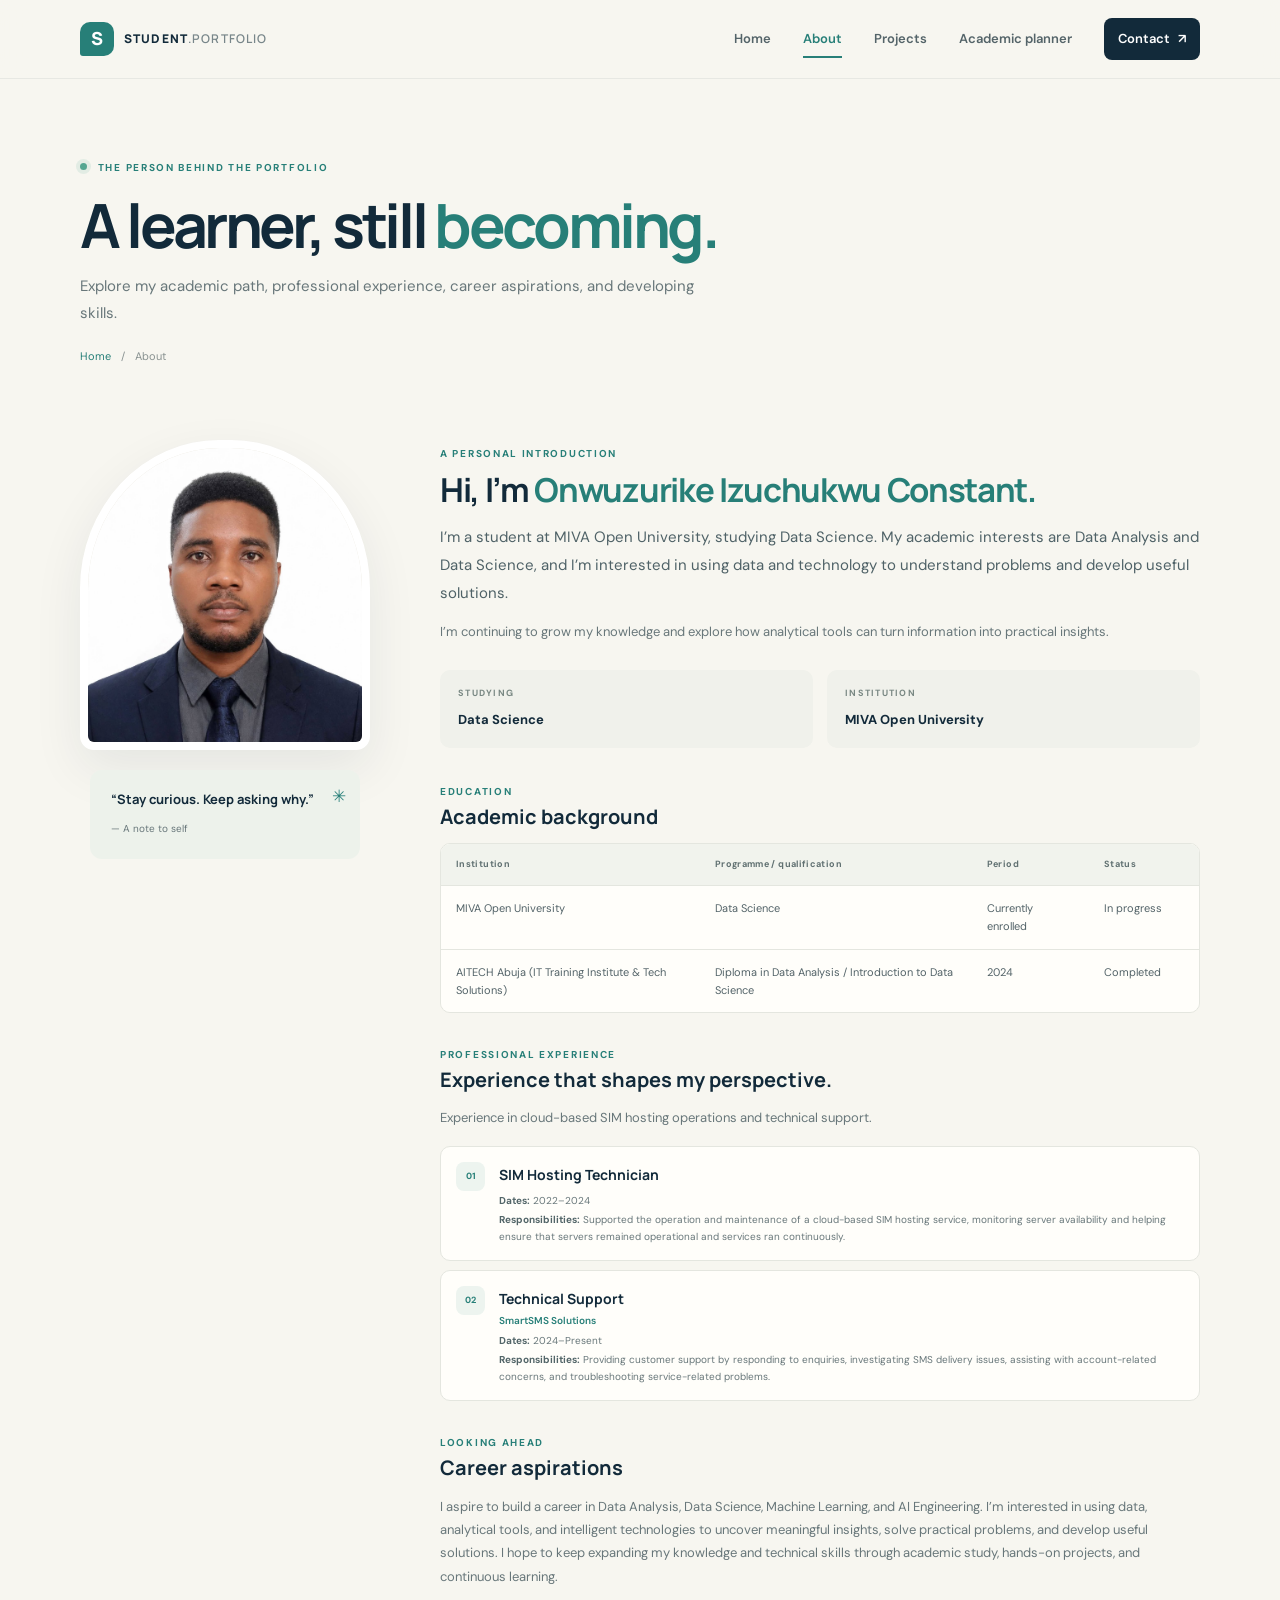
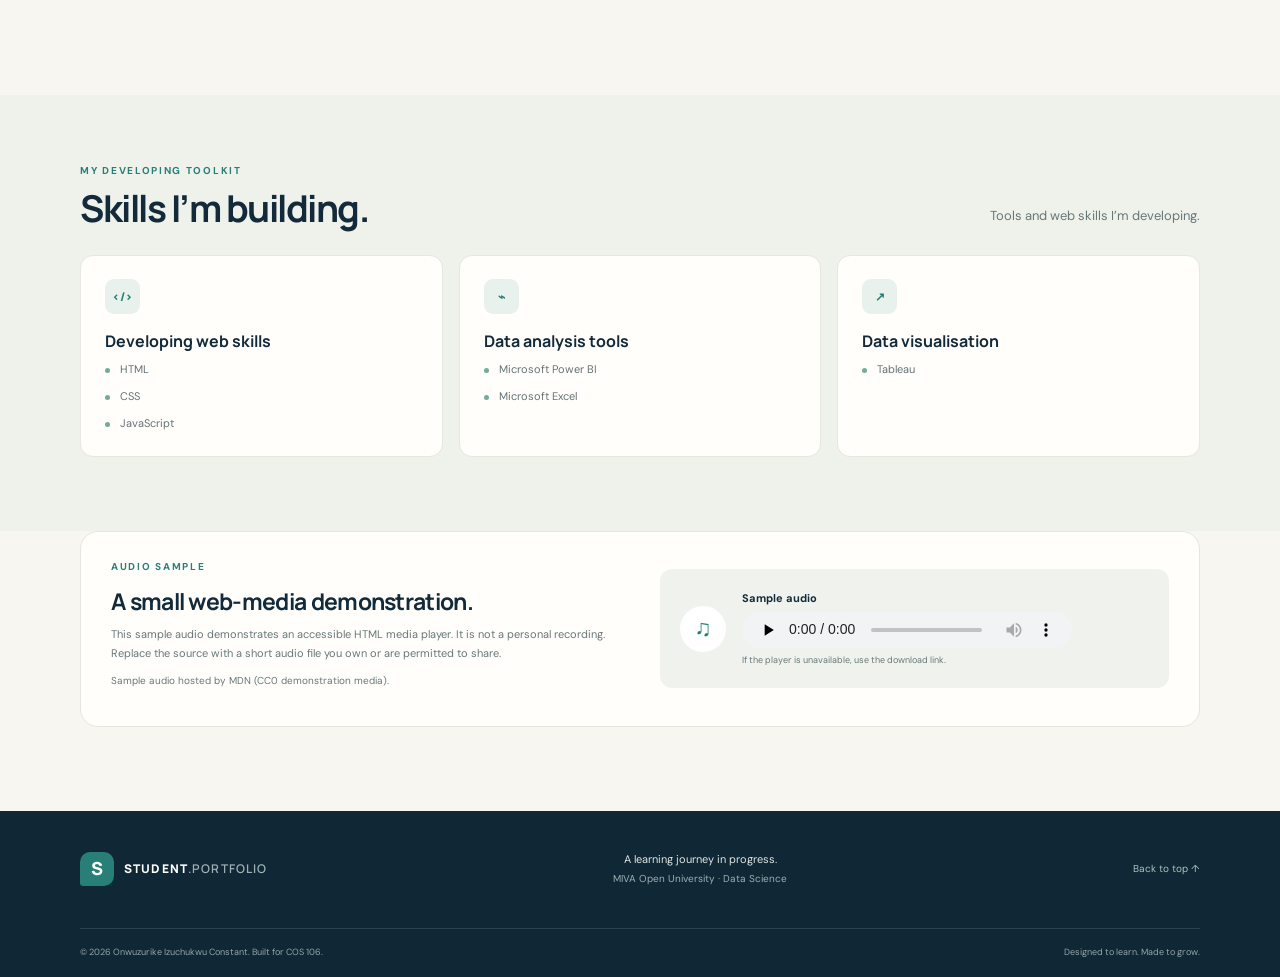
==== commit 0d9b0e3c: "Complete About page content" ====
--- a/about.html
+++ b/about.html
@@ -9,28 +9,25 @@
   <a class="skip-link" href="#main-content">Skip to content</a>
   <header class="site-header"><div class="container header-inner"><a class="brand" href="index.html" aria-label="Student portfolio home"><span class="brand-mark">S</span><span>STUDENT<span class="brand-muted">.PORTFOLIO</span></span></a><button class="menu-toggle" type="button" aria-expanded="false" aria-controls="primary-navigation"><span class="sr-only">Toggle navigation</span><span></span><span></span></button><nav class="site-nav" id="primary-navigation" aria-label="Main navigation"><a href="index.html">Home</a><a href="about.html" aria-current="page">About</a><a href="projects.html">Projects</a><a href="planner.html">Academic planner</a><a class="nav-contact" href="contact.html">Contact <span aria-hidden="true">↗</span></a></nav></div></header>
   <main id="main-content">
-    <section class="page-hero container"><p class="eyebrow"><span class="status-dot"></span> THE PERSON BEHIND THE PORTFOLIO</p><h1>A learner, still <span class="text-teal">becoming.</span></h1><p class="page-lead">This is where my academic path, interests, and developing skills come together. The details are mine to fill in as the journey unfolds.</p><div class="breadcrumb"><a href="index.html">Home</a><span aria-hidden="true">/</span><span>About</span></div></section>
+    <section class="page-hero container"><p class="eyebrow"><span class="status-dot"></span> THE PERSON BEHIND THE PORTFOLIO</p><h1>A learner, still <span class="text-teal">becoming.</span></h1><p class="page-lead">Explore my academic path, professional experience, career aspirations, and developing skills.</p><div class="breadcrumb"><a href="index.html">Home</a><span aria-hidden="true">/</span><span>About</span></div></section>
     <section class="container about-layout section">
       <aside class="about-aside"><div class="about-photo"><img src="assets/images/constant-about.jpg" alt="Portrait photograph of Onwuzurike Izuchukwu Constant for the About page."></div><div class="aside-note"><span class="aside-star" aria-hidden="true">✳</span><p>“Stay curious. Keep asking why.”</p><span>— A note to self</span></div></aside>
       <div class="about-content"><p class="eyebrow">A PERSONAL INTRODUCTION</p><h2>Hi, I’m <span class="text-teal">Onwuzurike Izuchukwu Constant.</span></h2><p class="body-large">I’m a student at MIVA Open University, studying Data Science. My academic interests are Data Analysis and Data Science, and I’m interested in using data and technology to understand problems and develop useful solutions.</p><p class="muted-copy">I’m continuing to grow my knowledge and explore how analytical tools can turn information into practical insights.</p>
         <div class="about-facts"><div><span class="fact-label">STUDYING</span><strong>Data Science</strong></div><div><span class="fact-label">INSTITUTION</span><strong>MIVA Open University</strong></div></div>
-        <div class="content-block"><p class="eyebrow">EDUCATION</p><h3>Academic background</h3><div class="table-wrap"><table class="academic-table"><caption class="sr-only">Academic background. Replace bracketed items with your details.</caption><thead><tr><th scope="col">Institution</th><th scope="col">Programme / qualification</th><th scope="col">Period</th><th scope="col">Status</th></tr></thead><tbody><tr><td>MIVA Open University</td><td>Data Science</td><td>[Start year – expected year]</td><td>In progress</td></tr><tr><td>[Previous school / institution]</td><td>[Qualification or programme]</td><td>[Years attended]</td><td>[Completed / in progress]</td></tr></tbody></table></div><p class="table-hint">Edit the bracketed details to reflect your own background.</p>
-          <div class="certification-card"><span class="certification-mark" aria-hidden="true">✦</span><div><p class="fact-label">QUALIFICATION</p><h4>Diploma in Data Analysis / Introduction to Data Science (2024)</h4><p>AITECH Abuja (IT Training Institute &amp; Tech Solutions)</p></div></div>
+        <div class="content-block"><p class="eyebrow">EDUCATION</p><h3>Academic background</h3><div class="table-wrap"><table class="academic-table"><caption class="sr-only">Academic background</caption><thead><tr><th scope="col">Institution</th><th scope="col">Programme / qualification</th><th scope="col">Period</th><th scope="col">Status</th></tr></thead><tbody><tr><td>MIVA Open University</td><td>Data Science</td><td>Currently enrolled</td><td>In progress</td></tr><tr><td>AITECH Abuja (IT Training Institute &amp; Tech Solutions)</td><td>Diploma in Data Analysis / Introduction to Data Science</td><td>2024</td><td>Completed</td></tr></tbody></table></div>
         </div>
-        <div class="content-block experience-block"><p class="eyebrow">PROFESSIONAL EXPERIENCE</p><h3>Experience that shapes my perspective.</h3><p class="muted-copy">Role names are included as provided. Add context and details when you are ready; no dates, duties, achievements, or durations have been assumed.</p><div class="experience-list">
-          <article class="experience-card"><span class="experience-index">01</span><div><h4>Teaching Experience</h4><p><strong>Setting / organisation:</strong> [Add details, if you wish]</p><p><strong>Dates:</strong> [Add dates, if you wish]</p><p><strong>Responsibilities or learning:</strong> [Add a short, accurate summary]</p></div></article>
-          <article class="experience-card"><span class="experience-index">02</span><div><h4>SIM Hosting Technician</h4><p><strong>Employer / setting:</strong> [Add details, if you wish]</p><p><strong>Dates:</strong> [Add dates, if you wish]</p><p><strong>Responsibilities or learning:</strong> [Add a short, accurate summary]</p></div></article>
-          <article class="experience-card"><span class="experience-index">03</span><div><h4>Technical Support</h4><p class="experience-employer">SmartSMS Solutions</p><p><strong>Dates:</strong> [Add dates, if you wish]</p><p><strong>Responsibilities or learning:</strong> [Add a short, accurate summary]</p></div></article>
+        <div class="content-block experience-block"><p class="eyebrow">PROFESSIONAL EXPERIENCE</p><h3>Experience that shapes my perspective.</h3><p class="muted-copy">Experience in cloud-based SIM hosting operations and technical support.</p><div class="experience-list">
+          <article class="experience-card"><span class="experience-index">01</span><div><h4>SIM Hosting Technician</h4><p><strong>Dates:</strong> 2022–2024</p><p><strong>Responsibilities:</strong> Supported the operation and maintenance of a cloud-based SIM hosting service, monitoring server availability and helping ensure that servers remained operational and services ran continuously.</p></div></article>
+          <article class="experience-card"><span class="experience-index">02</span><div><h4>Technical Support</h4><p class="experience-employer">SmartSMS Solutions</p><p><strong>Dates:</strong> 2024–Present</p><p><strong>Responsibilities:</strong> Providing customer support by responding to enquiries, investigating SMS delivery issues, assisting with account-related concerns, and troubleshooting service-related problems.</p></div></article>
         </div></div>
-        <div class="content-block aspirations-block"><p class="eyebrow">LOOKING AHEAD</p><h3>Career aspirations</h3><p class="muted-copy">I’m interested in exploring a future in <strong>[add your area of interest, e.g. data analysis or machine learning]</strong>. As I progress through my studies, I hope to build practical skills and contribute to work that uses data thoughtfully. This is an aspiration, not a claim of professional experience.</p></div>
+        <div class="content-block aspirations-block"><p class="eyebrow">LOOKING AHEAD</p><h3>Career aspirations</h3><p class="muted-copy">I aspire to build a career in Data Analysis, Data Science, Machine Learning, and AI Engineering. I’m interested in using data, analytical tools, and intelligent technologies to uncover meaningful insights, solve practical problems, and develop useful solutions. I hope to keep expanding my knowledge and technical skills through academic study, hands-on projects, and continuous learning.</p></div>
       </div>
     </section>
-    <section class="skills-section"><div class="container"><div class="section-heading"><div><p class="eyebrow">MY DEVELOPING TOOLKIT</p><h2>Skills I’m building.</h2></div><p>These are study areas, not proficiency ratings. Update them as you learn.</p></div><div class="skills-grid">
-      <article class="skill-card"><span class="skill-symbol" aria-hidden="true">&lt;/&gt;</span><h3>Web foundations</h3><ul><li>HTML5 semantics</li><li>CSS layout &amp; responsive design</li><li>JavaScript fundamentals</li></ul></article>
-      <article class="skill-card"><span class="skill-symbol" aria-hidden="true">⌁</span><h3>Data analysis &amp; visualisation</h3><ul><li>Microsoft Power BI</li><li>Microsoft Excel</li><li>Tableau</li></ul></article>
-      <article class="skill-card"><span class="skill-symbol" aria-hidden="true">↗</span><h3>Working practices</h3><ul><li>Analytical thinking</li><li>Research &amp; note-taking</li><li>Clear communication</li></ul></article>
+    <section class="skills-section"><div class="container"><div class="section-heading"><div><p class="eyebrow">MY DEVELOPING TOOLKIT</p><h2>Skills I’m building.</h2></div><p>Tools and web skills I’m developing.</p></div><div class="skills-grid">
+      <article class="skill-card"><span class="skill-symbol" aria-hidden="true">&lt;/&gt;</span><h3>Developing web skills</h3><ul><li>HTML</li><li>CSS</li><li>JavaScript</li></ul></article>
+      <article class="skill-card"><span class="skill-symbol" aria-hidden="true">⌁</span><h3>Data analysis tools</h3><ul><li>Microsoft Power BI</li><li>Microsoft Excel</li></ul></article>
+      <article class="skill-card"><span class="skill-symbol" aria-hidden="true">↗</span><h3>Data visualisation</h3><ul><li>Tableau</li></ul></article>
     </div></div></section>
-    <section class="container interests-strip"><div><p class="eyebrow">OUTSIDE MY COURSEWORK</p><h2>Things I enjoy.</h2></div><div><p>Add your own hobbies and interests here, for example:</p><ul class="hobby-list"><li>[Reading]</li><li>[Creative work]</li><li>[Technology]</li><li>[Add your own]</li></ul></div></section>
     <section class="container media-section"><div class="media-copy"><p class="eyebrow">AUDIO SAMPLE</p><h2>A small web-media demonstration.</h2><p>This sample audio demonstrates an accessible HTML media player. It is not a personal recording. Replace the source with a short audio file you own or are permitted to share.</p><p class="media-credit">Sample audio hosted by MDN (CC0 demonstration media).</p></div><div class="audio-panel"><span class="audio-icon" aria-hidden="true">♫</span><div><label for="sample-audio">Sample audio</label><audio id="sample-audio" controls preload="none"><source src="https://interactive-examples.mdn.mozilla.net/media/cc0-audio/t-rex-roar.mp3" type="audio/mpeg"><a href="https://interactive-examples.mdn.mozilla.net/media/cc0-audio/t-rex-roar.mp3">Download the sample audio</a></audio><p>If the player is unavailable, use the download link.</p></div></div></section>
   </main>
   <footer class="site-footer"><div class="container footer-main"><a class="brand brand-footer" href="index.html"><span class="brand-mark">S</span><span>STUDENT<span class="brand-muted">.PORTFOLIO</span></span></a><p>A learning journey in progress.<br><span>MIVA Open University · Data Science</span></p><a class="footer-top" href="#main-content">Back to top ↑</a></div><div class="container footer-bottom"><span>© <span data-current-year></span> Onwuzurike Izuchukwu Constant. Built for COS 106.</span><span>Designed to learn. Made to grow.</span></div></footer>
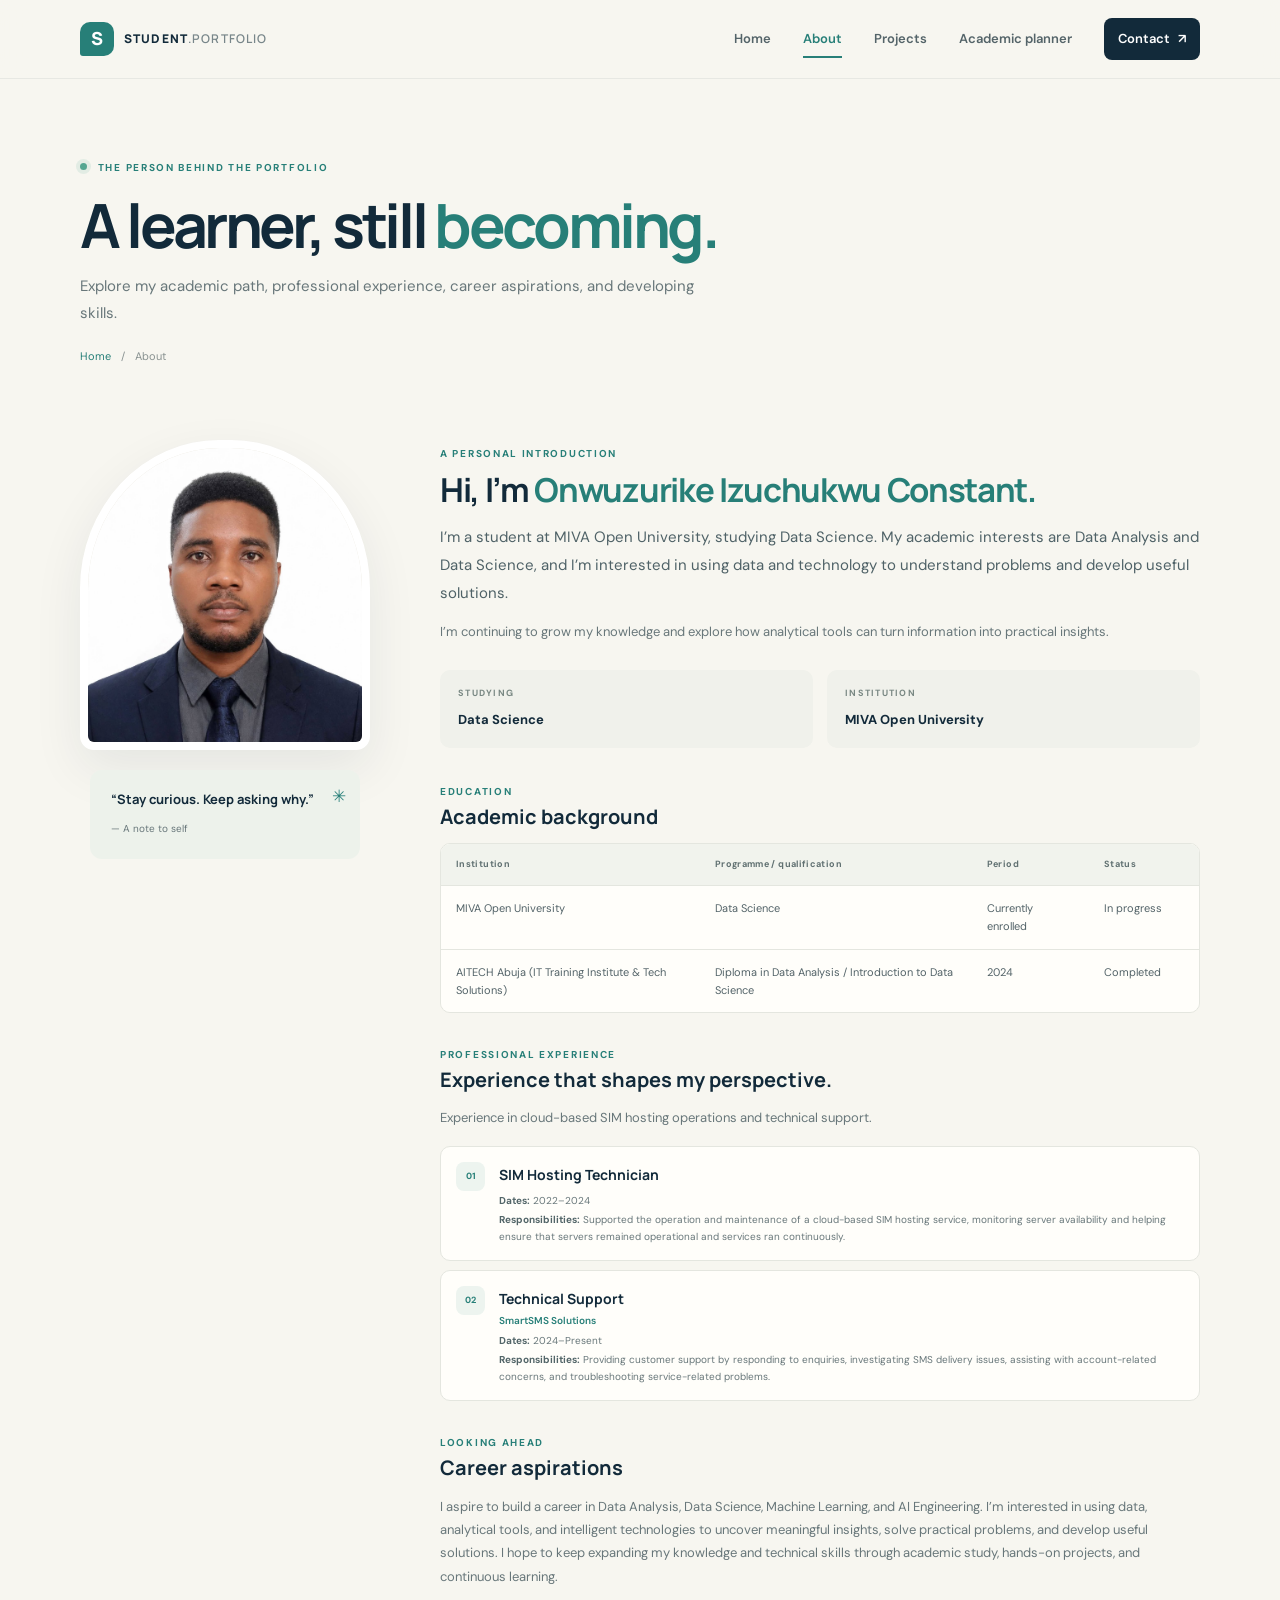
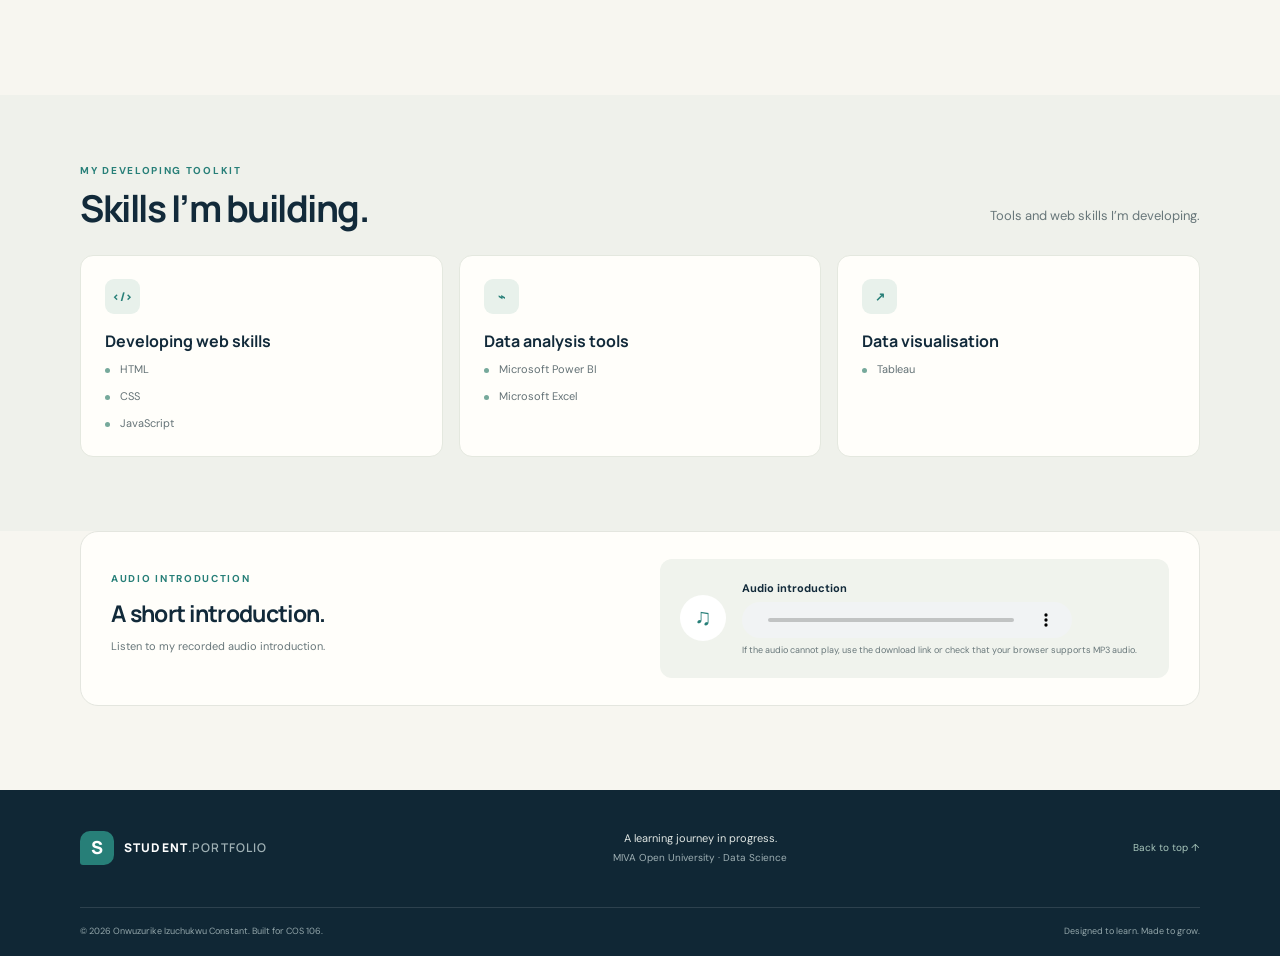
==== commit 72de1ba6: "Add personal audio introduction" ====
--- a/about.html
+++ b/about.html
@@ -28,7 +28,7 @@
       <article class="skill-card"><span class="skill-symbol" aria-hidden="true">⌁</span><h3>Data analysis tools</h3><ul><li>Microsoft Power BI</li><li>Microsoft Excel</li></ul></article>
       <article class="skill-card"><span class="skill-symbol" aria-hidden="true">↗</span><h3>Data visualisation</h3><ul><li>Tableau</li></ul></article>
     </div></div></section>
-    <section class="container media-section"><div class="media-copy"><p class="eyebrow">AUDIO SAMPLE</p><h2>A small web-media demonstration.</h2><p>This sample audio demonstrates an accessible HTML media player. It is not a personal recording. Replace the source with a short audio file you own or are permitted to share.</p><p class="media-credit">Sample audio hosted by MDN (CC0 demonstration media).</p></div><div class="audio-panel"><span class="audio-icon" aria-hidden="true">♫</span><div><label for="sample-audio">Sample audio</label><audio id="sample-audio" controls preload="none"><source src="https://interactive-examples.mdn.mozilla.net/media/cc0-audio/t-rex-roar.mp3" type="audio/mpeg"><a href="https://interactive-examples.mdn.mozilla.net/media/cc0-audio/t-rex-roar.mp3">Download the sample audio</a></audio><p>If the player is unavailable, use the download link.</p></div></div></section>
+    <section class="container media-section"><div class="media-copy"><p class="eyebrow">AUDIO INTRODUCTION</p><h2>A short introduction.</h2><p>Listen to my recorded audio introduction.</p></div><div class="audio-panel"><span class="audio-icon" aria-hidden="true">♫</span><div><label for="sample-audio">Audio introduction</label><audio id="sample-audio" controls preload="none"><source src="assets/audio/portfolio-introduction.mp3" type="audio/mpeg"><a href="assets/audio/portfolio-introduction.mp3">Download my audio introduction</a></audio><p>If the audio cannot play, use the download link or check that your browser supports MP3 audio.</p></div></div></section>
   </main>
   <footer class="site-footer"><div class="container footer-main"><a class="brand brand-footer" href="index.html"><span class="brand-mark">S</span><span>STUDENT<span class="brand-muted">.PORTFOLIO</span></span></a><p>A learning journey in progress.<br><span>MIVA Open University · Data Science</span></p><a class="footer-top" href="#main-content">Back to top ↑</a></div><div class="container footer-bottom"><span>© <span data-current-year></span> Onwuzurike Izuchukwu Constant. Built for COS 106.</span><span>Designed to learn. Made to grow.</span></div></footer>
 </body>
